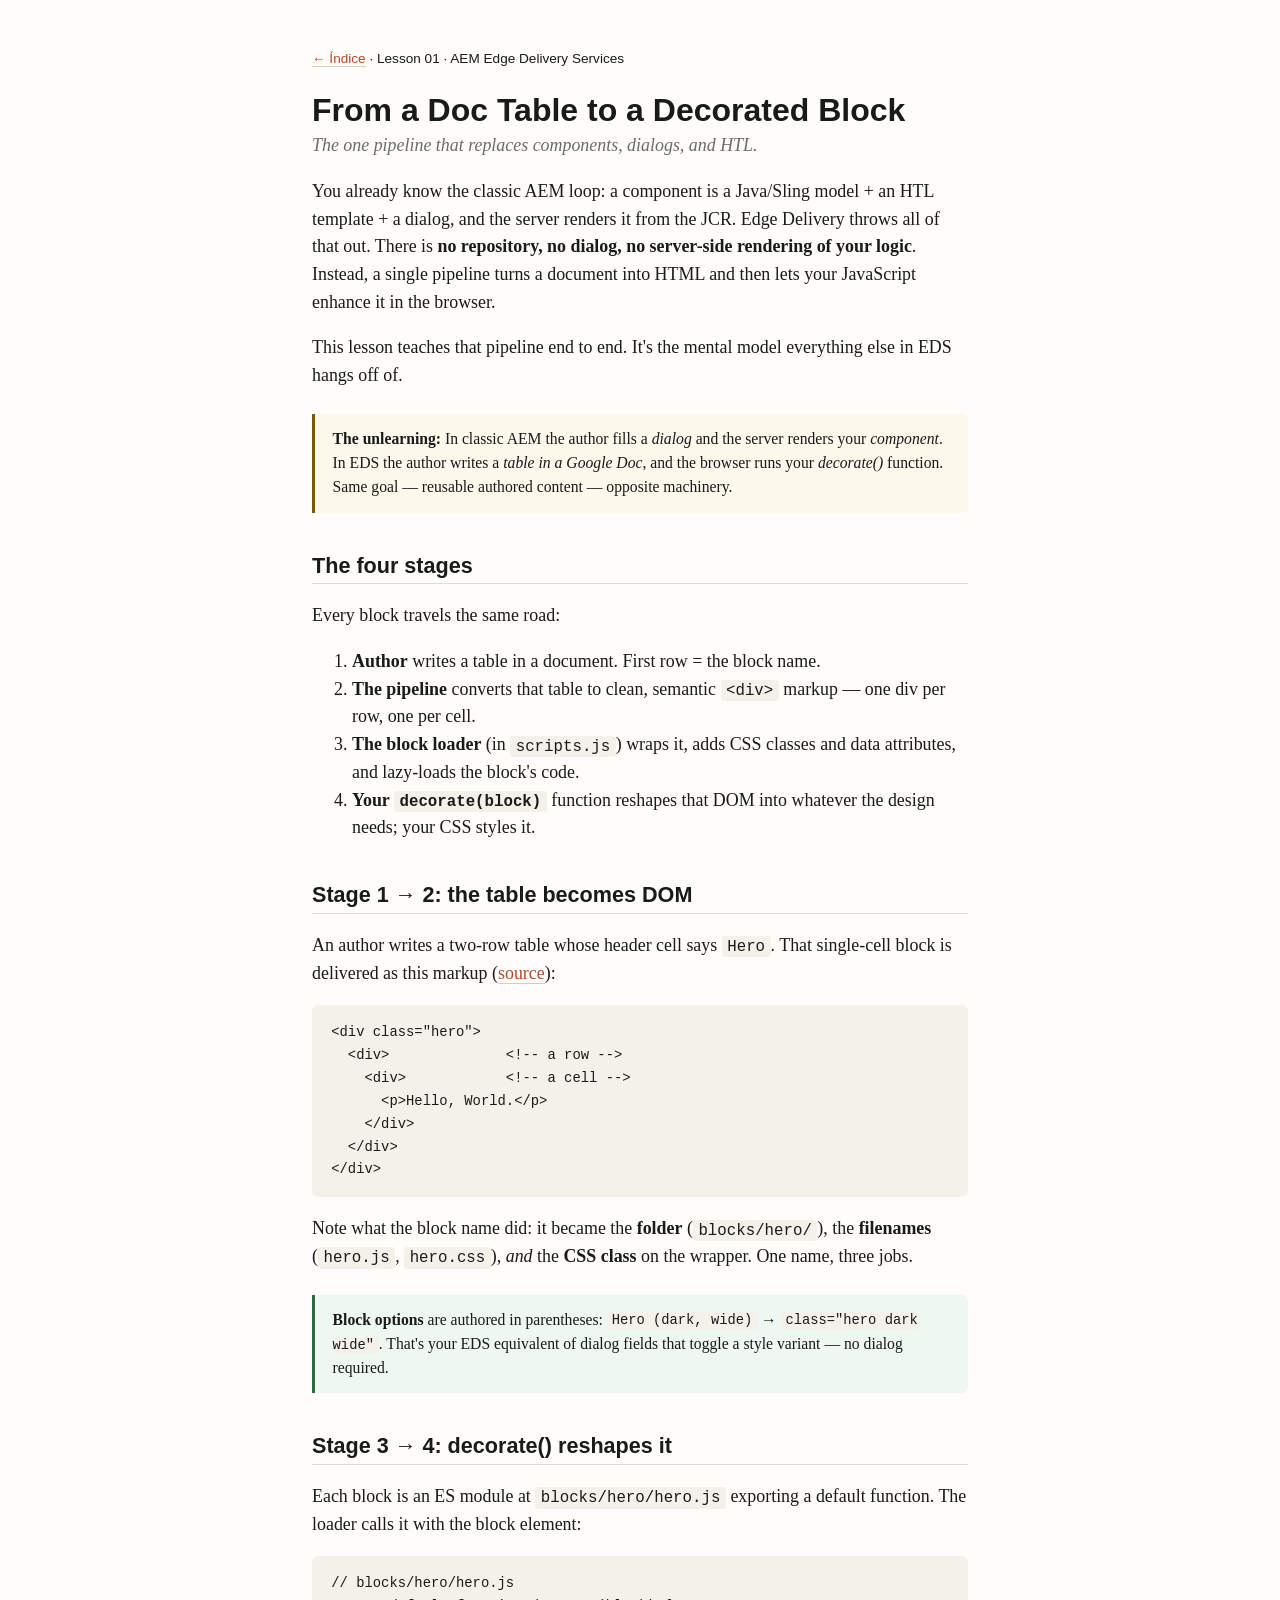
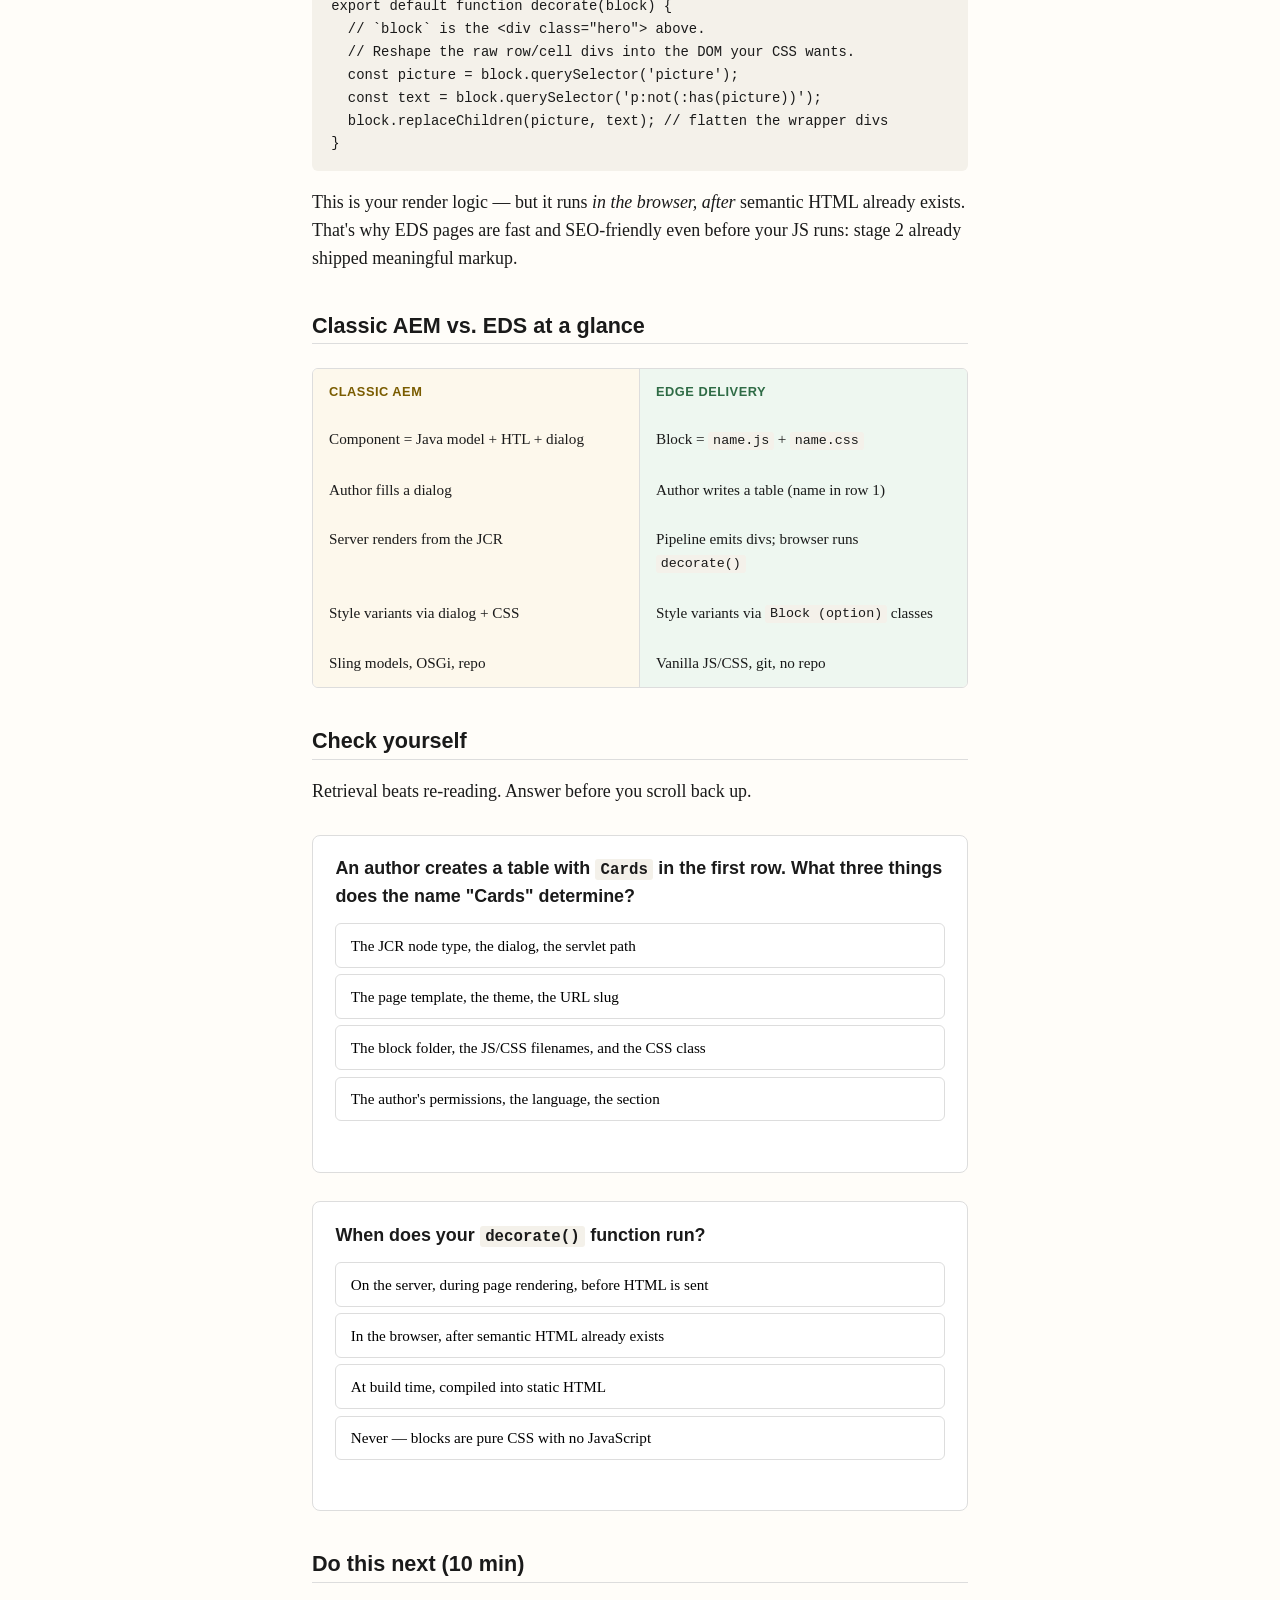
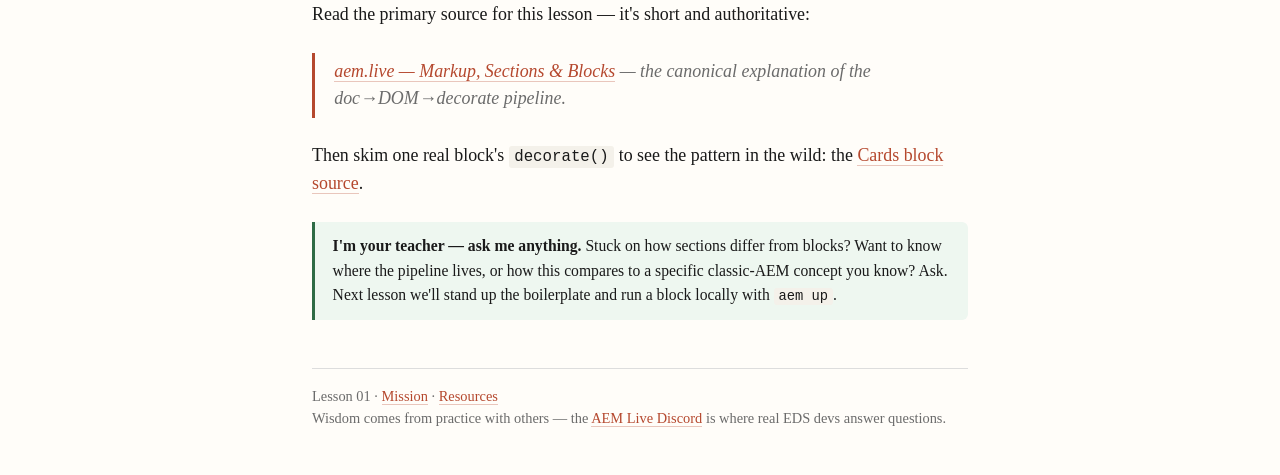
==== lessons/0001-doc-to-block.html @ 96f914d2 "first commit" ====
<!DOCTYPE html>
<html lang="en">
<head>
  <meta charset="utf-8">
  <meta name="viewport" content="width=device-width, initial-scale=1">
  <title>Lesson 1 — From a Doc Table to a Decorated Block</title>
  <link rel="stylesheet" href="../assets/lesson.css">
</head>
<body>
  <p class="nav"><a href="../index.html">← Índice</a> · Lesson 01 · AEM Edge Delivery Services</p>
  <h1>From a Doc Table to a Decorated Block</h1>
  <p class="subtitle">The one pipeline that replaces components, dialogs, and HTL.</p>

  <p>You already know the classic AEM loop: a component is a Java/Sling model + an
  HTL template + a dialog, and the server renders it from the JCR. Edge Delivery
  throws all of that out. There is <strong>no repository, no dialog, no server-side
  rendering of your logic</strong>. Instead, a single pipeline turns a document into
  HTML and then lets your JavaScript enhance it in the browser.</p>

  <p>This lesson teaches that pipeline end to end. It's the mental model everything
  else in EDS hangs off of.</p>

  <div class="aha">
    <strong>The unlearning:</strong> In classic AEM the author fills a <em>dialog</em>
    and the server renders your <em>component</em>. In EDS the author writes a
    <em>table in a Google Doc</em>, and the browser runs your <em>decorate()</em>
    function. Same goal — reusable authored content — opposite machinery.
  </div>

  <h2>The four stages</h2>
  <p>Every block travels the same road:</p>
  <ol>
    <li><strong>Author</strong> writes a table in a document. First row = the block name.</li>
    <li><strong>The pipeline</strong> converts that table to clean, semantic
      <code>&lt;div&gt;</code> markup — one div per row, one per cell.</li>
    <li><strong>The block loader</strong> (in <code>scripts.js</code>) wraps it, adds
      CSS classes and data attributes, and lazy-loads the block's code.</li>
    <li><strong>Your <code>decorate(block)</code></strong> function reshapes that DOM
      into whatever the design needs; your CSS styles it.</li>
  </ol>

  <h2>Stage 1 → 2: the table becomes DOM</h2>
  <p>An author writes a two-row table whose header cell says <code>Hero</code>. That
  single-cell block is delivered as this markup
  (<a href="https://www.aem.live/developer/markup-sections-blocks">source</a>):</p>

<pre><code>&lt;div class="hero"&gt;
  &lt;div&gt;              &lt;!-- a row --&gt;
    &lt;div&gt;            &lt;!-- a cell --&gt;
      &lt;p&gt;Hello, World.&lt;/p&gt;
    &lt;/div&gt;
  &lt;/div&gt;
&lt;/div&gt;</code></pre>

  <p>Note what the block name did: it became the <strong>folder</strong>
  (<code>blocks/hero/</code>), the <strong>filenames</strong>
  (<code>hero.js</code>, <code>hero.css</code>), <em>and</em> the
  <strong>CSS class</strong> on the wrapper. One name, three jobs.</p>

  <div class="note">
    <strong>Block options</strong> are authored in parentheses:
    <code>Hero (dark, wide)</code> → <code>class="hero dark wide"</code>. That's your
    EDS equivalent of dialog fields that toggle a style variant — no dialog required.
  </div>

  <h2>Stage 3 → 4: decorate() reshapes it</h2>
  <p>Each block is an ES module at <code>blocks/hero/hero.js</code> exporting a default
  function. The loader calls it with the block element:</p>

<pre><code>// blocks/hero/hero.js
export default function decorate(block) {
  // `block` is the &lt;div class="hero"&gt; above.
  // Reshape the raw row/cell divs into the DOM your CSS wants.
  const picture = block.querySelector('picture');
  const text = block.querySelector('p:not(:has(picture))');
  block.replaceChildren(picture, text); // flatten the wrapper divs
}</code></pre>

  <p>This is your render logic — but it runs <em>in the browser, after</em> semantic
  HTML already exists. That's why EDS pages are fast and SEO-friendly even before your
  JS runs: stage 2 already shipped meaningful markup.</p>

  <h2>Classic AEM vs. EDS at a glance</h2>
  <div class="contrast">
    <div class="old head">Classic AEM</div>
    <div class="new head">Edge Delivery</div>
    <div class="old">Component = Java model + HTL + dialog</div>
    <div class="new">Block = <code>name.js</code> + <code>name.css</code></div>
    <div class="old">Author fills a dialog</div>
    <div class="new">Author writes a table (name in row 1)</div>
    <div class="old">Server renders from the JCR</div>
    <div class="new">Pipeline emits divs; browser runs <code>decorate()</code></div>
    <div class="old">Style variants via dialog + CSS</div>
    <div class="new">Style variants via <code>Block (option)</code> classes</div>
    <div class="old">Sling models, OSGi, repo</div>
    <div class="new">Vanilla JS/CSS, git, no repo</div>
  </div>

  <h2>Check yourself</h2>
  <p>Retrieval beats re-reading. Answer before you scroll back up.</p>

  <div class="quiz" data-answer="2">
    <div class="q">An author creates a table with <code>Cards</code> in the first row.
      What three things does the name "Cards" determine?</div>
    <button class="opt">The JCR node type, the dialog, the servlet path</button>
    <button class="opt">The page template, the theme, the URL slug</button>
    <button class="opt">The block folder, the JS/CSS filenames, and the CSS class</button>
    <button class="opt">The author's permissions, the language, the section</button>
    <div class="feedback"
      data-correct="Exactly — one name, three jobs. That's the naming convention that wires a block together."
      data-wrong="Re-read 'Stage 1 → 2'. The block name maps to folder, filenames, and the wrapper CSS class."></div>
  </div>

  <div class="quiz" data-answer="1">
    <div class="q">When does your <code>decorate()</code> function run?</div>
    <button class="opt">On the server, during page rendering, before HTML is sent</button>
    <button class="opt">In the browser, after semantic HTML already exists</button>
    <button class="opt">At build time, compiled into static HTML</button>
    <button class="opt">Never — blocks are pure CSS with no JavaScript</button>
    <div class="feedback"
      data-correct="Right. Stage 2 ships semantic markup; your JS enhances it client-side. That split is why EDS is fast and SEO-friendly."
      data-wrong="Re-read 'Stage 3 → 4'. decorate() runs client-side, after the pipeline has already delivered semantic divs."></div>
  </div>

  <h2>Do this next (10 min)</h2>
  <p>Read the primary source for this lesson — it's short and authoritative:</p>
  <blockquote>
    <a href="https://www.aem.live/developer/markup-sections-blocks">aem.live — Markup, Sections &amp; Blocks</a>
    — the canonical explanation of the doc→DOM→decorate pipeline.
  </blockquote>
  <p>Then skim one real block's <code>decorate()</code> to see the pattern in the wild:
  the <a href="https://github.com/adobe/aem-block-collection/tree/main/blocks/cards">Cards block source</a>.</p>

  <div class="note">
    <strong>I'm your teacher — ask me anything.</strong> Stuck on how sections differ
    from blocks? Want to know where the pipeline lives, or how this compares to a
    specific classic-AEM concept you know? Ask. Next lesson we'll stand up the
    boilerplate and run a block locally with <code>aem up</code>.
  </div>

  <footer>
    Lesson 01 · <a href="../MISSION.md">Mission</a> ·
    <a href="../RESOURCES.md">Resources</a><br>
    Wisdom comes from practice with others — the
    <a href="https://discord.gg/aem-live">AEM Live Discord</a> is where real EDS
    devs answer questions.
  </footer>
  <script src="../assets/quiz.js"></script>
</body>
</html>
---- assets/lesson.css ----
/* Shared lesson stylesheet — Tufte-inspired. Linked by every lesson. */
:root {
  --ink: #1a1a1a;
  --muted: #6b6b6b;
  --rule: #ddd;
  --accent: #b5482e;
  --bg: #fffdf9;
  --code-bg: #f4f1ea;
  --old: #7a5c00;   /* "classic AEM" contrast callouts */
  --new: #2e6b45;   /* "EDS" contrast callouts */
  --maxw: 44rem;
}
* { box-sizing: border-box; }
body {
  font-family: Georgia, "Iowan Old Style", "Palatino Linotype", serif;
  color: var(--ink);
  background: var(--bg);
  line-height: 1.55;
  max-width: var(--maxw);
  margin: 3rem auto;
  padding: 0 1.5rem;
  font-size: 1.12rem;
}
h1, h2, h3 { font-family: -apple-system, "Segoe UI", Helvetica, sans-serif; line-height: 1.2; }
h1 { font-size: 2rem; margin-bottom: .2rem; }
.subtitle { color: var(--muted); font-style: italic; margin-top: 0; }
h2 { font-size: 1.35rem; margin-top: 2.5rem; border-bottom: 1px solid var(--rule); padding-bottom: .3rem; }
h3 { font-size: 1.1rem; margin-top: 1.8rem; }
a { color: var(--accent); text-decoration: none; border-bottom: 1px solid rgba(181,72,46,.3); }
a:hover { border-bottom-color: var(--accent); }
code, pre { font-family: "SF Mono", "Fira Code", Consolas, monospace; font-size: .88em; }
code { background: var(--code-bg); padding: .1em .35em; border-radius: 3px; }
pre { background: var(--code-bg); padding: 1rem 1.2rem; border-radius: 6px; overflow-x: auto; line-height: 1.45; }
pre code { background: none; padding: 0; }
blockquote { border-left: 3px solid var(--accent); margin: 1.5rem 0; padding: .3rem 1.2rem; color: var(--muted); font-style: italic; }

/* Classic-AEM → EDS contrast table */
.contrast { display: grid; grid-template-columns: 1fr 1fr; gap: 0; border: 1px solid var(--rule); border-radius: 6px; overflow: hidden; margin: 1.5rem 0; }
.contrast > div { padding: .8rem 1rem; font-size: .95rem; }
.contrast .head { font-family: sans-serif; font-weight: 600; font-size: .8rem; text-transform: uppercase; letter-spacing: .04em; }
.contrast .old { background: #fdf8ec; border-right: 1px solid var(--rule); }
.contrast .new { background: #eef7f0; }
.contrast .old.head { color: var(--old); }
.contrast .new.head { color: var(--new); }

/* Callout boxes */
.note { background: #eef7f0; border-left: 3px solid var(--new); padding: .8rem 1.1rem; border-radius: 0 6px 6px 0; margin: 1.5rem 0; font-size: .98rem; }
.aha { background: #fdf8ec; border-left: 3px solid var(--old); padding: .8rem 1.1rem; border-radius: 0 6px 6px 0; margin: 1.5rem 0; font-size: .98rem; }

/* Quiz widget (see assets/quiz.js) */
.quiz { border: 1px solid var(--rule); border-radius: 8px; padding: 1.2rem 1.4rem; margin: 1.8rem 0; background: #fff; }
.quiz .q { font-weight: 600; font-family: sans-serif; margin-bottom: .8rem; }
.quiz button.opt { display: block; width: 100%; text-align: left; margin: .4rem 0; padding: .6rem .9rem; border: 1px solid var(--rule); border-radius: 6px; background: #fff; font: inherit; font-size: .95rem; cursor: pointer; transition: background .15s; }
.quiz button.opt:hover { background: var(--code-bg); }
.quiz button.opt.correct { background: #d9f0e0; border-color: var(--new); }
.quiz button.opt.wrong { background: #f7dcd4; border-color: var(--accent); }
.quiz .feedback { margin-top: .8rem; font-size: .95rem; min-height: 1.2em; }

footer { margin-top: 3rem; border-top: 1px solid var(--rule); padding-top: 1rem; color: var(--muted); font-size: .9rem; }
.nav { font-family: sans-serif; font-size: .85rem; }
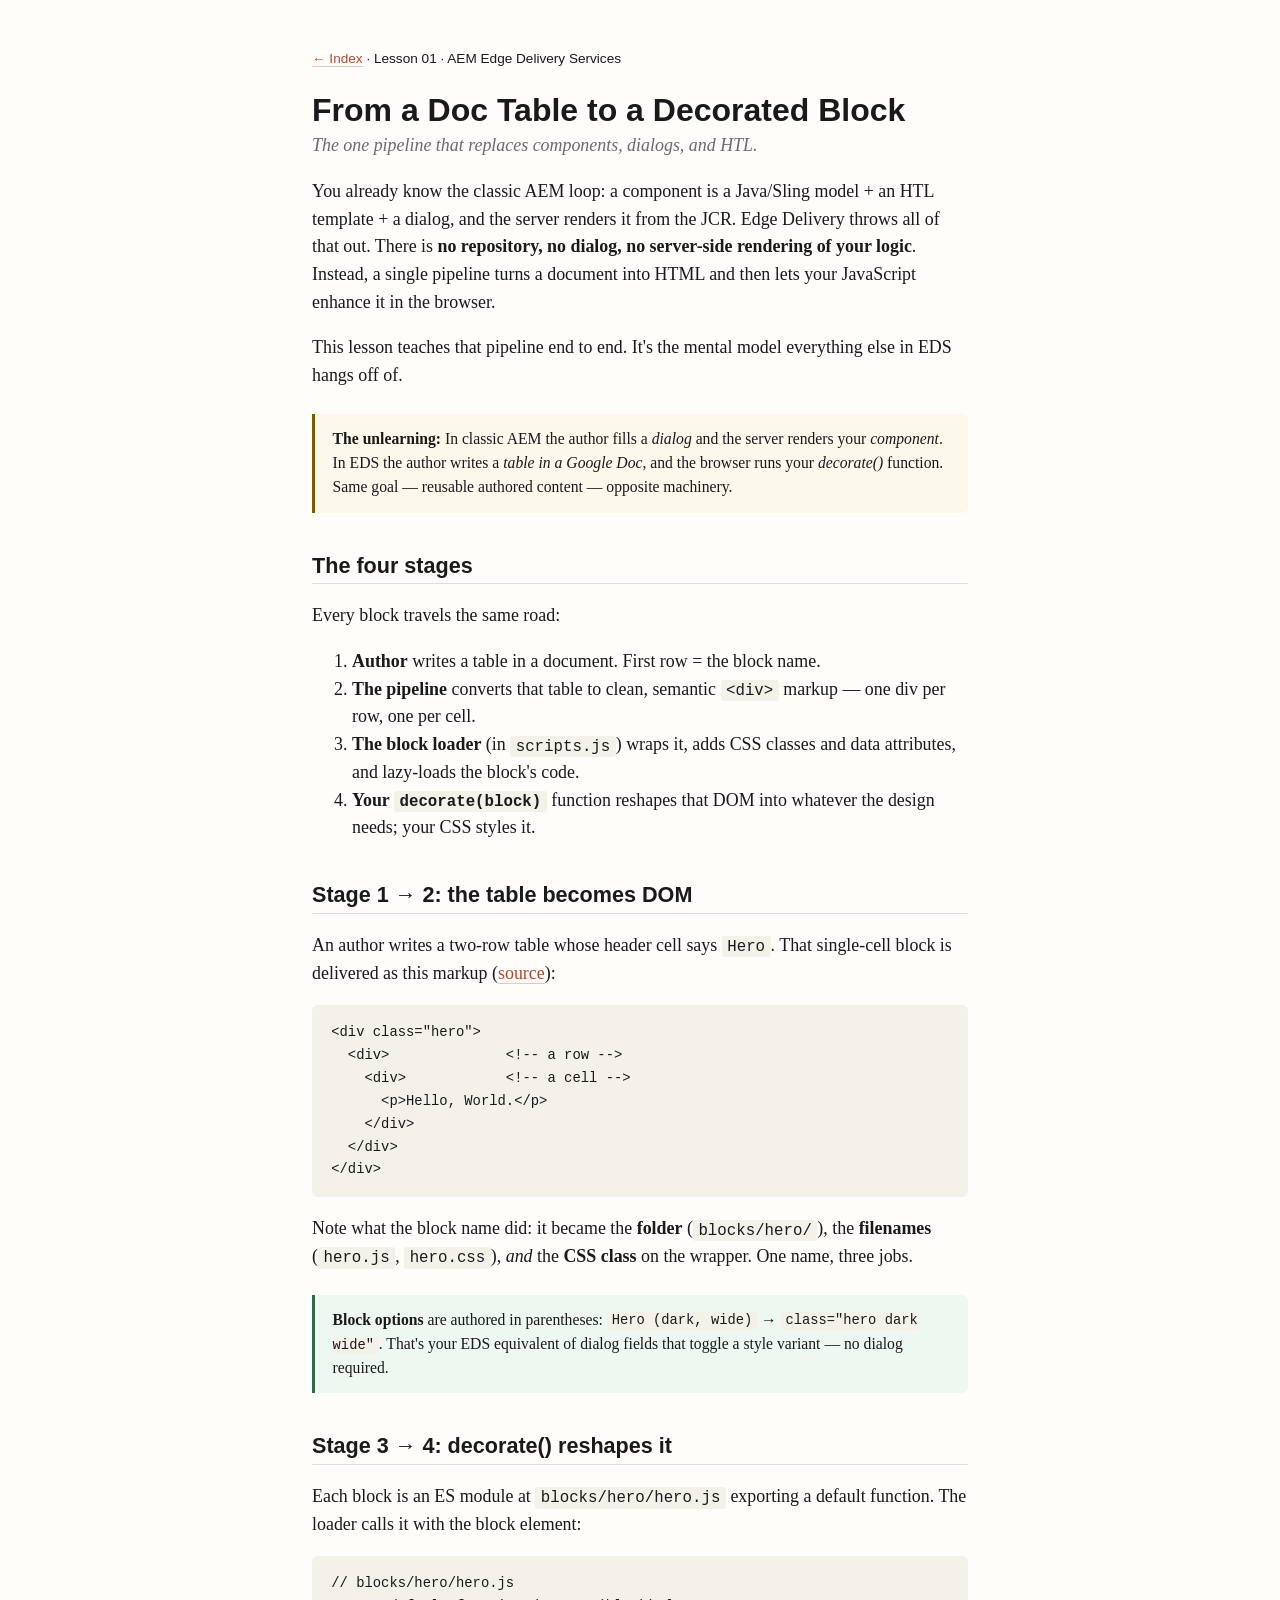
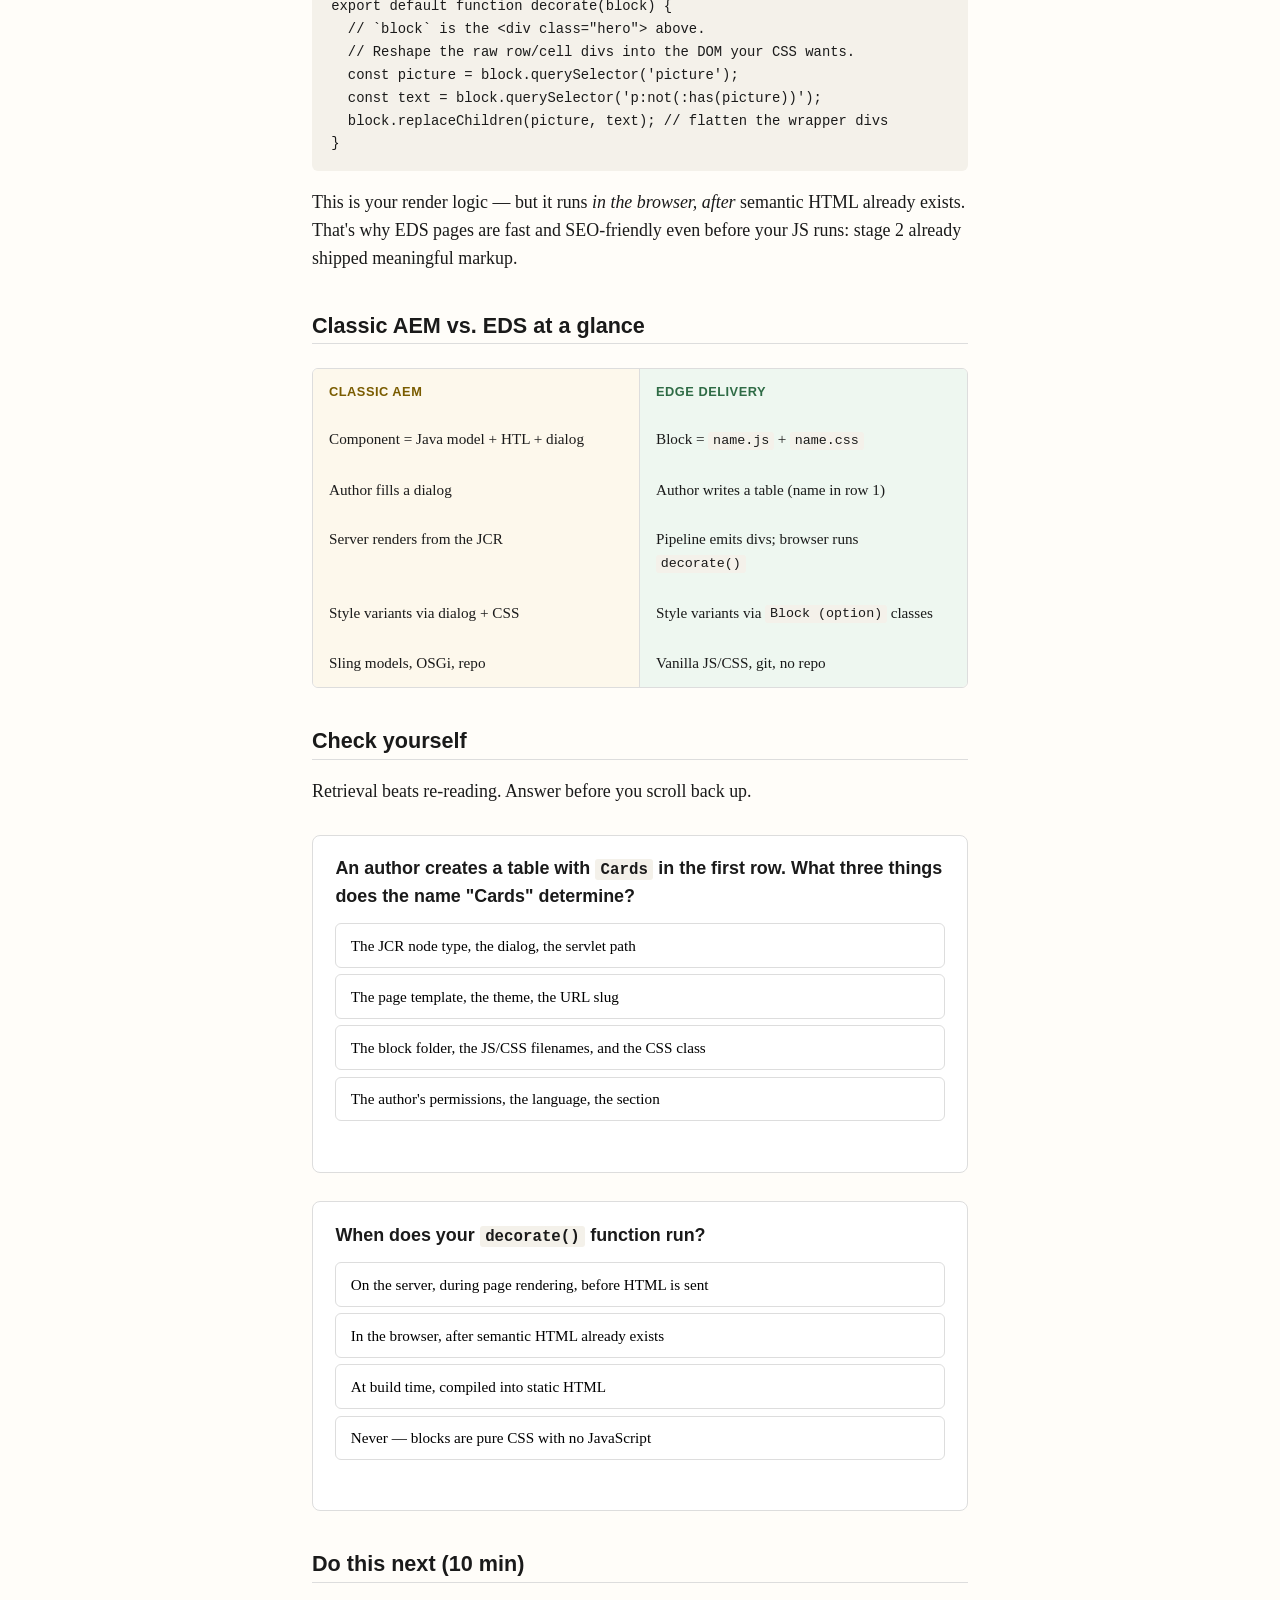
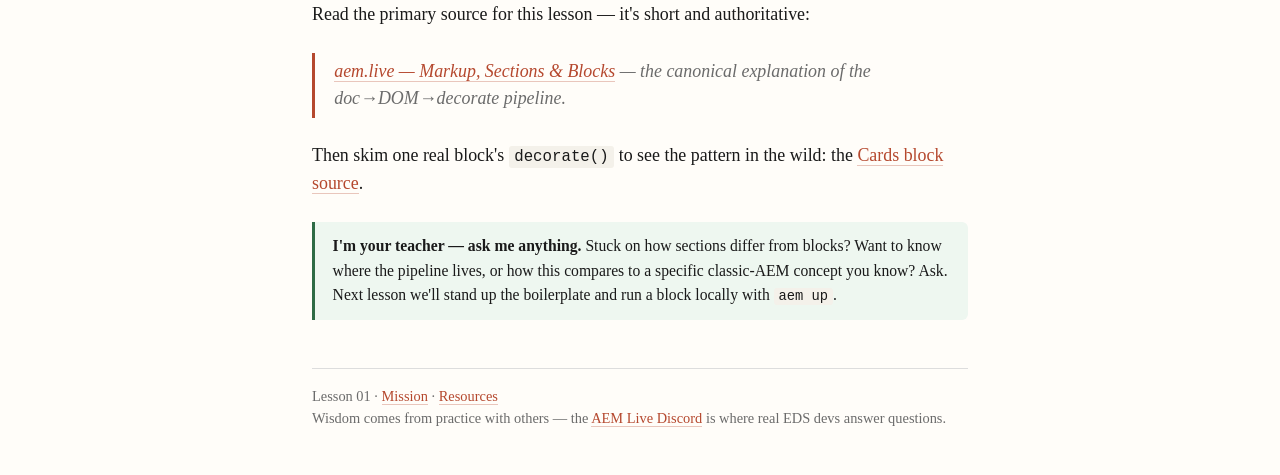
==== commit dce80a11: "english index" ====
--- a/lessons/0001-doc-to-block.html
+++ b/lessons/0001-doc-to-block.html
@@ -7,7 +7,7 @@
   <link rel="stylesheet" href="../assets/lesson.css">
 </head>
 <body>
-  <p class="nav"><a href="../index.html">← Índice</a> · Lesson 01 · AEM Edge Delivery Services</p>
+  <p class="nav"><a href="../index.html">← Index</a> · Lesson 01 · AEM Edge Delivery Services</p>
   <h1>From a Doc Table to a Decorated Block</h1>
   <p class="subtitle">The one pipeline that replaces components, dialogs, and HTL.</p>
 
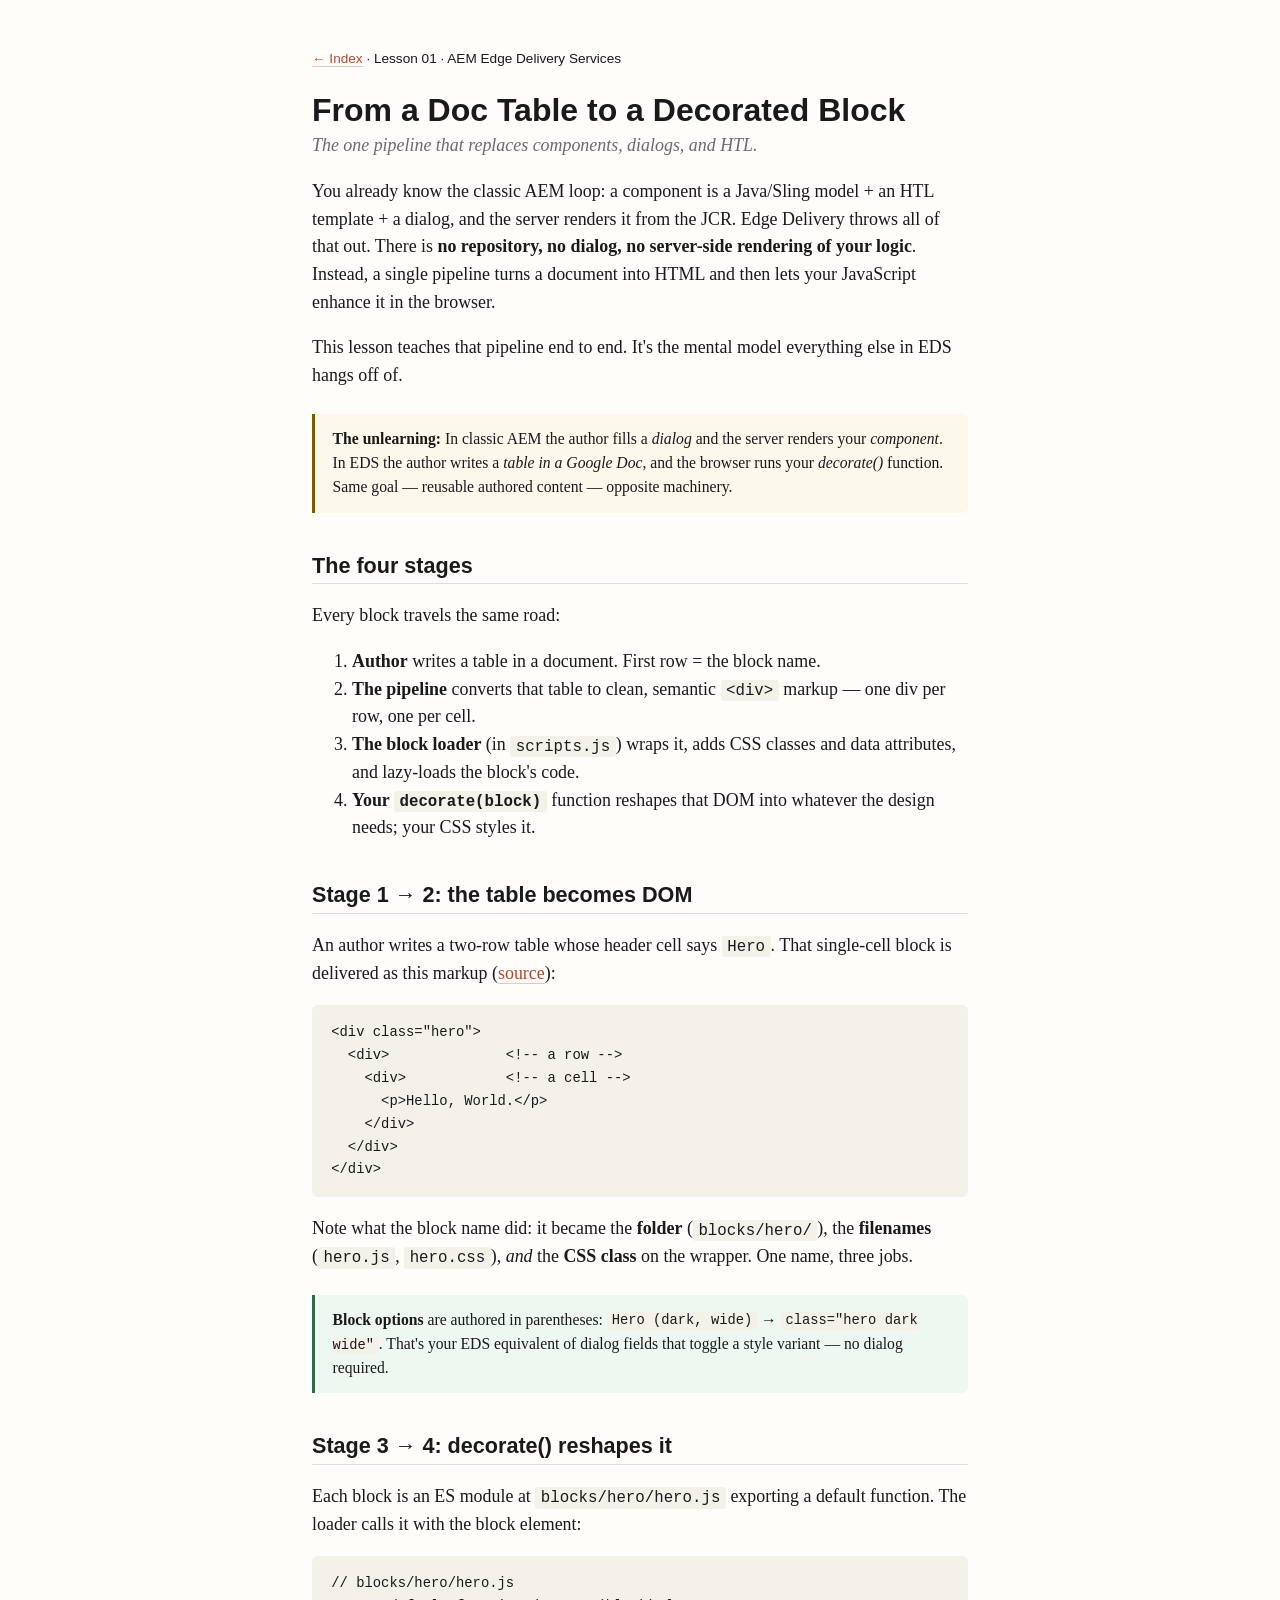
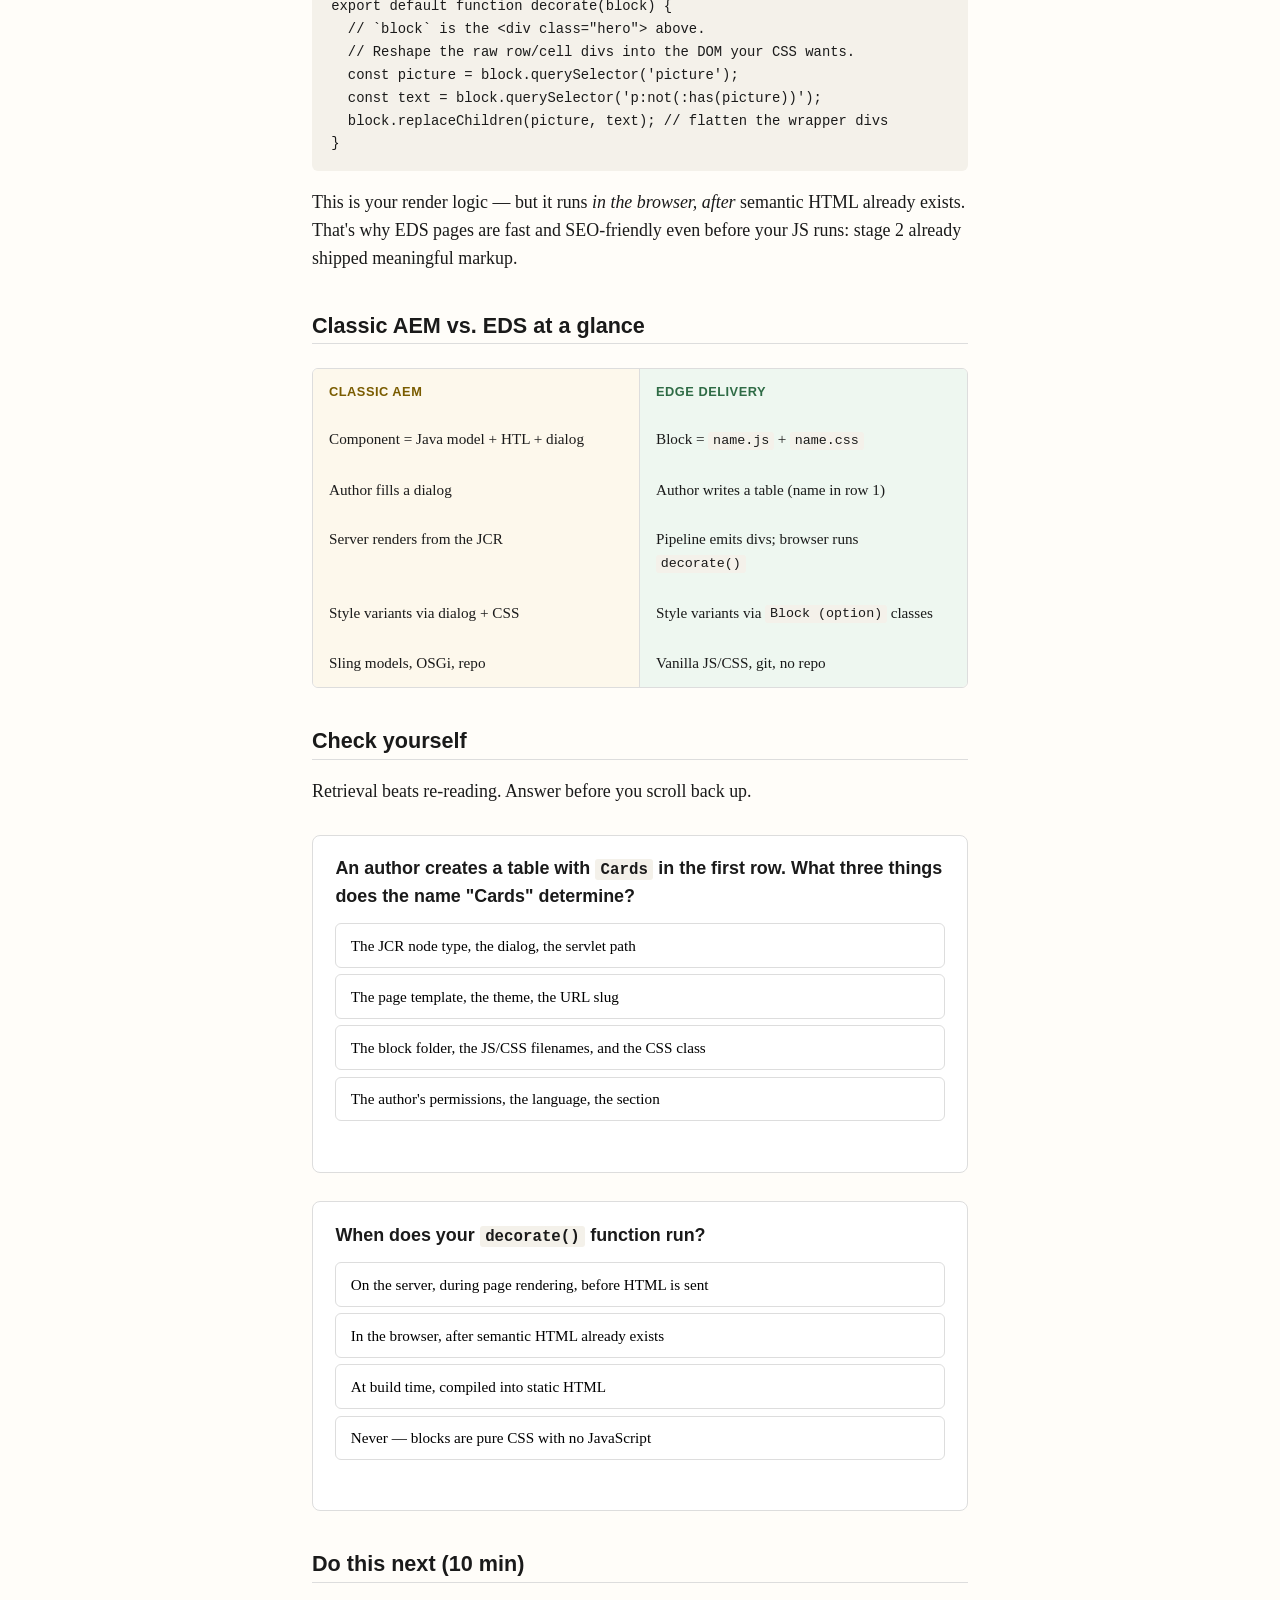
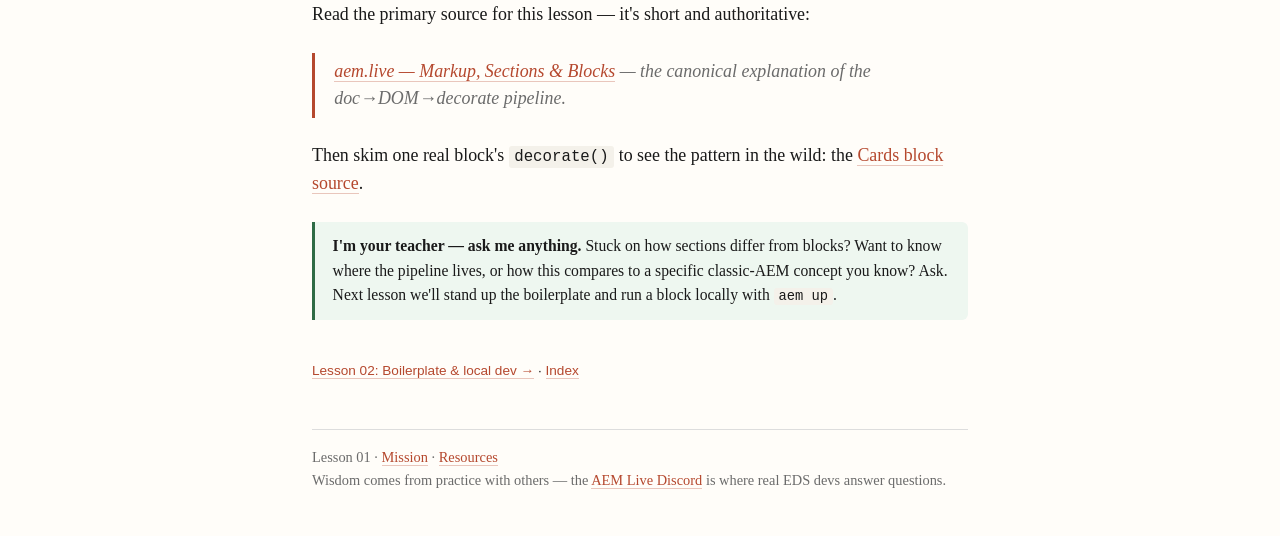
==== commit 842d1bb1: "lesson 0003" ====
--- a/lessons/0001-doc-to-block.html
+++ b/lessons/0001-doc-to-block.html
@@ -138,6 +138,11 @@
     boilerplate and run a block locally with <code>aem up</code>.
   </div>
 
+  <p class="nav" style="margin-top:2.5rem">
+    <a href="0002-aem-up-boilerplate.html">Lesson 02: Boilerplate &amp; local dev →</a>
+    · <a href="../index.html">Index</a>
+  </p>
+
   <footer>
     Lesson 01 · <a href="../MISSION.md">Mission</a> ·
     <a href="../RESOURCES.md">Resources</a><br>
